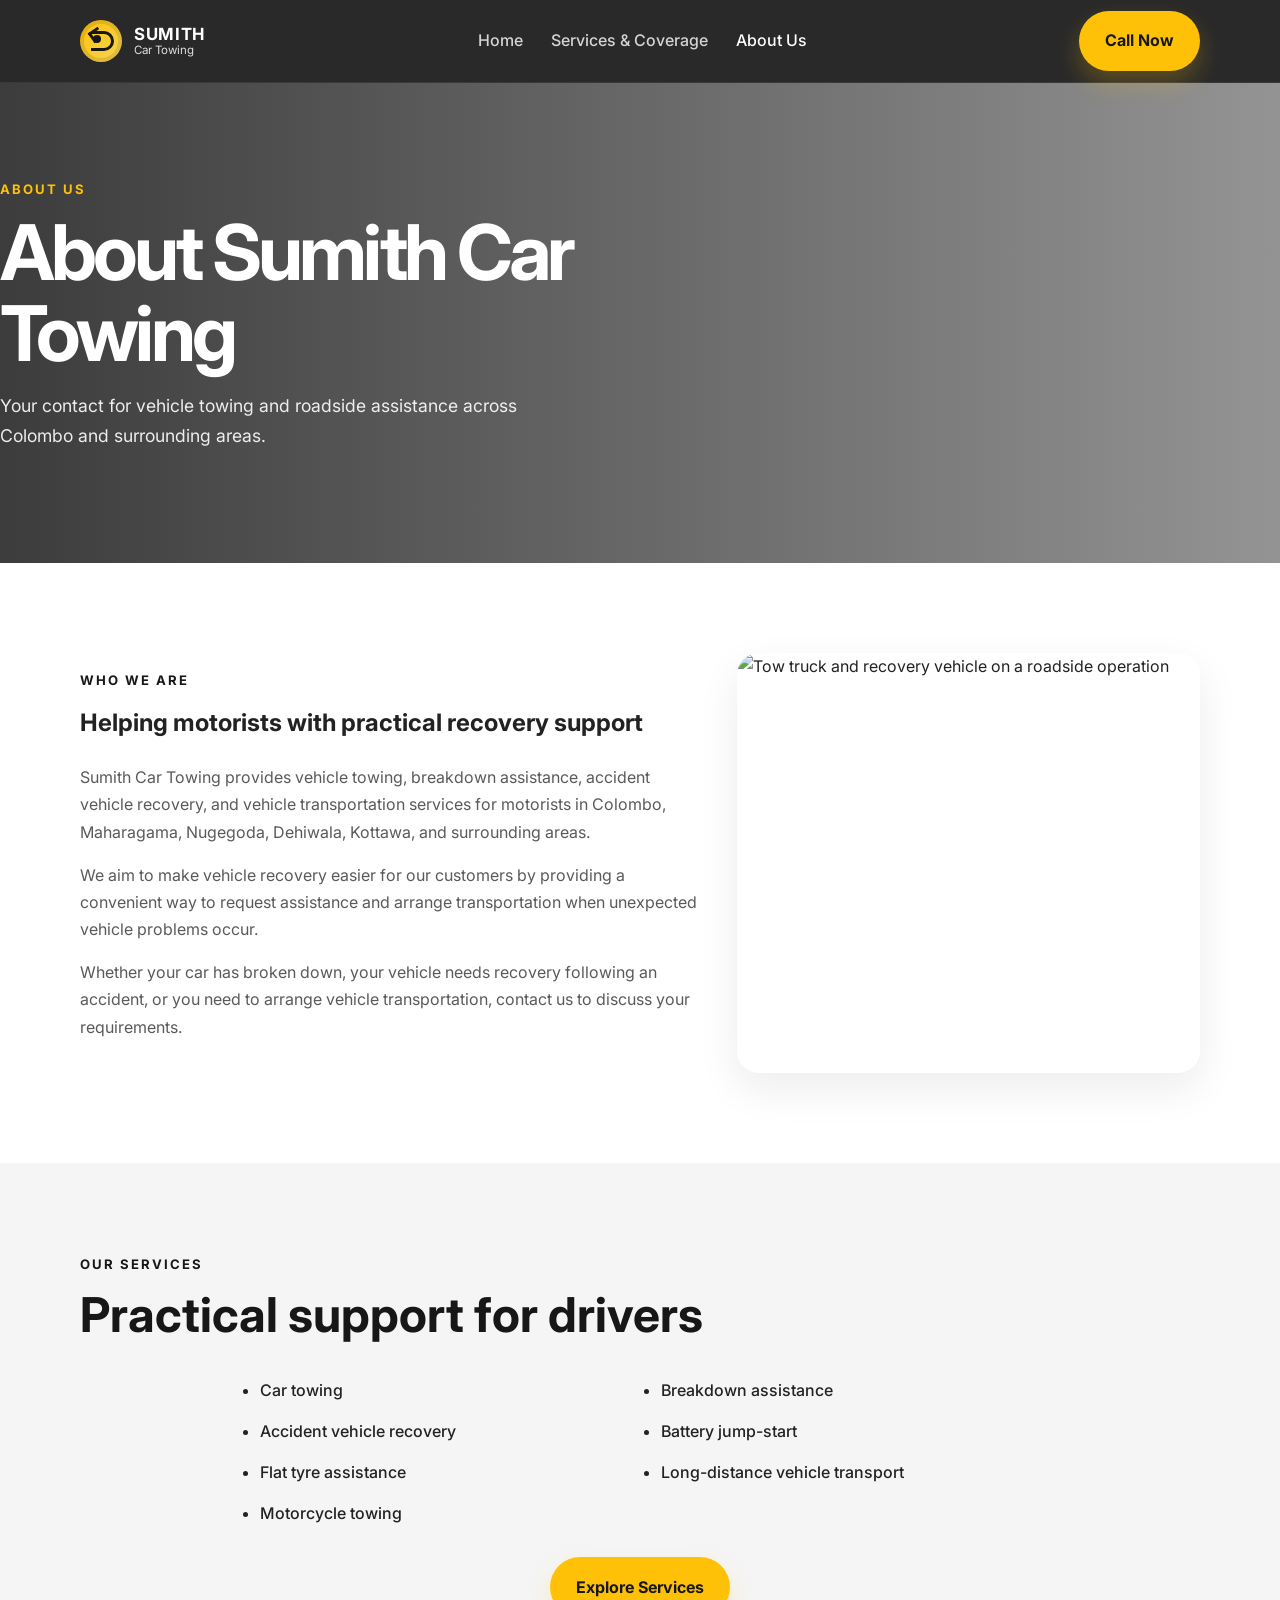
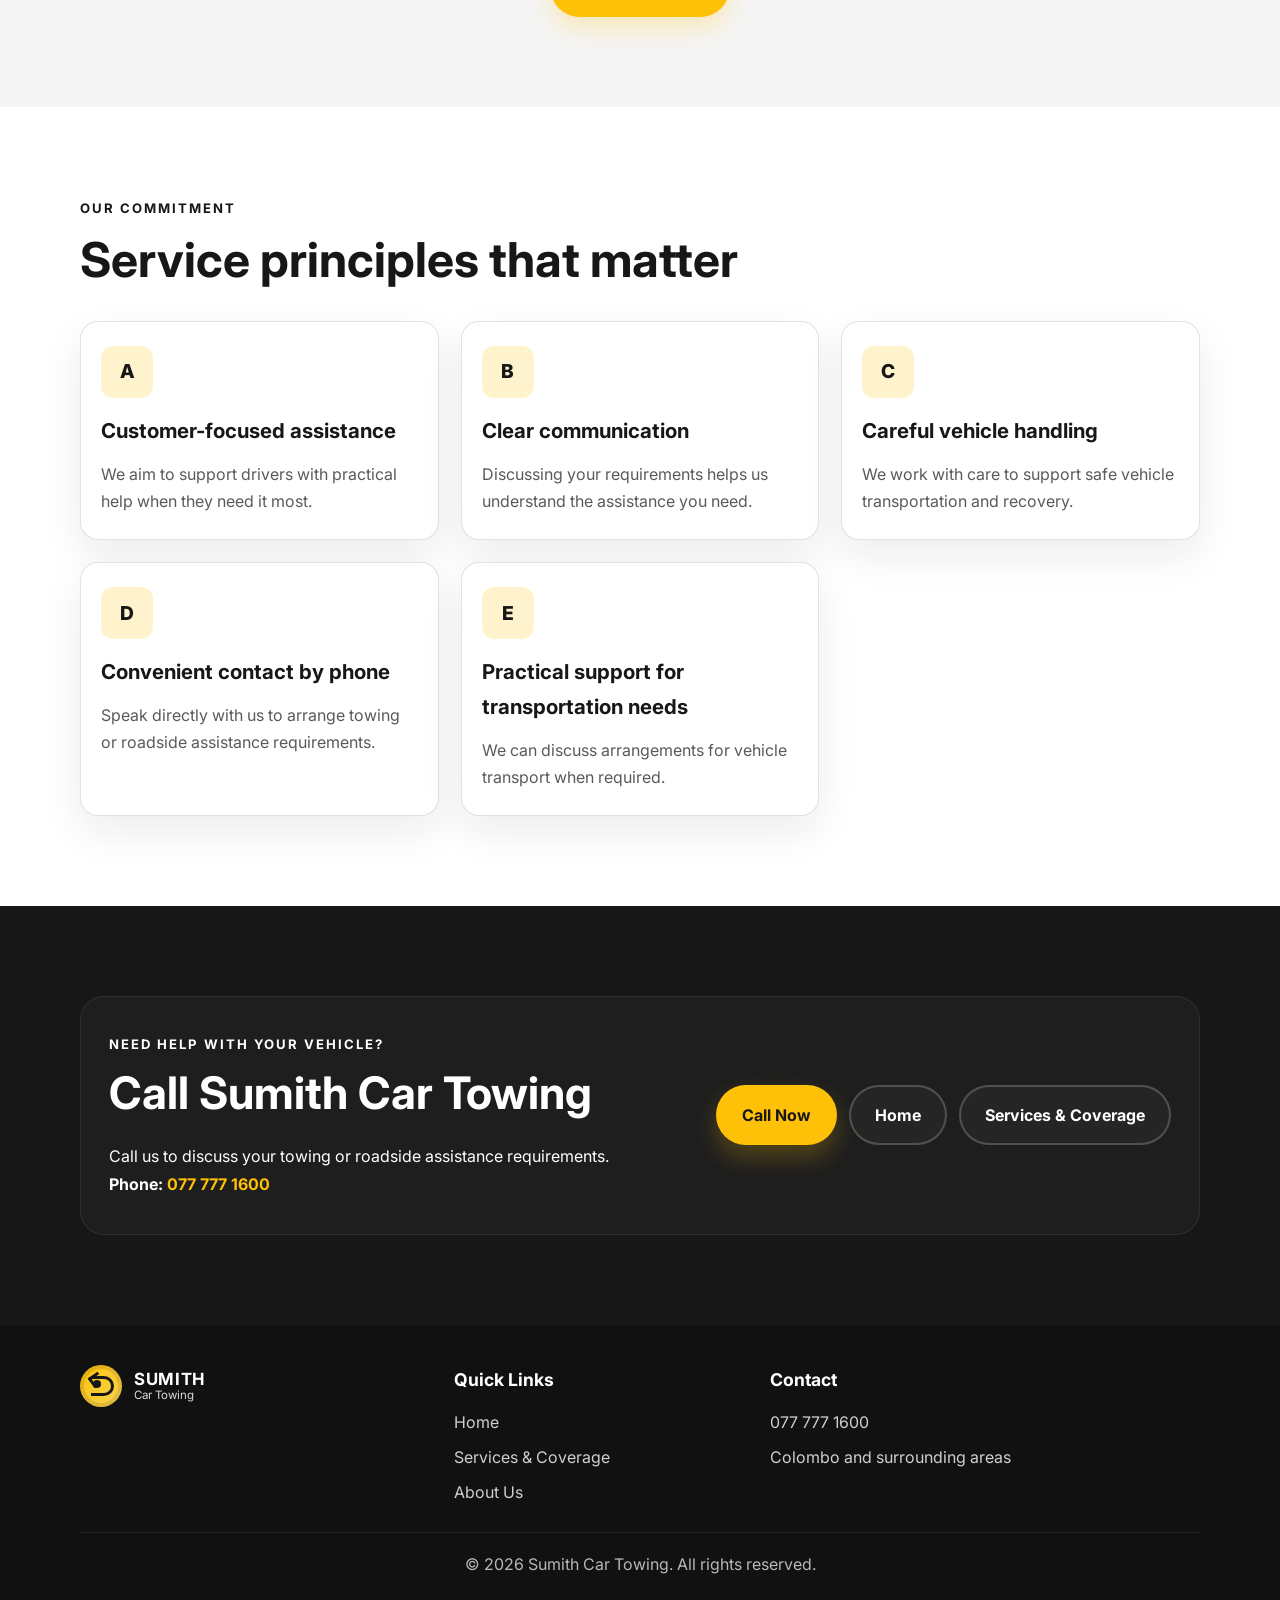
==== about.html @ ec26226b "V1 commit" ====
<!DOCTYPE html>
<html lang="en">
  <head>
    <meta charset="UTF-8" />
    <meta name="viewport" content="width=device-width, initial-scale=1.0" />
    <meta
      name="description"
      content="Learn more about Sumith Car Towing, including vehicle towing, breakdown assistance, accident recovery, and vehicle transportation support in Colombo and nearby areas."
    />
    <title>About Us | Sumith Car Towing</title>
    <link rel="preconnect" href="https://fonts.googleapis.com" />
    <link rel="preconnect" href="https://fonts.gstatic.com" crossorigin />
    <link
      href="https://fonts.googleapis.com/css2?family=Inter:wght@400;500;600;700;800;900&display=swap"
      rel="stylesheet"
    />
    <link rel="stylesheet" href="style.css" />
  </head>
  <body>
    <header class="site-header">
      <div class="container nav-wrap">
        <a href="index.html" class="brand" aria-label="Sumith Car Towing home page">
          <span class="brand-mark" aria-hidden="true">
            <span class="brand-hook"></span>
          </span>
          <span class="brand-text">
            <strong>Sumith</strong>
            <small>Car Towing</small>
          </span>
        </a>

        <nav class="main-nav" aria-label="Main navigation">
          <a href="index.html" class="nav-link">Home</a>
          <a href="services.html" class="nav-link">Services &amp; Coverage</a>
          <a href="about.html" class="nav-link active">About Us</a>
        </nav>

        <a href="tel:0777771600" class="btn btn-primary header-call">Call Now</a>
      </div>
    </header>

    <main>
      <section class="page-hero hero-about">
        <div class="hero-overlay"></div>
        <div class="container hero-content narrow">
          <div class="hero-copy">
            <p class="eyebrow">About us</p>
            <h1>About Sumith Car Towing</h1>
            <p class="lead">
              Your contact for vehicle towing and roadside assistance across Colombo and surrounding areas.
            </p>
          </div>
        </div>
      </section>

      <section class="section">
        <div class="container intro-layout">
          <div class="intro-copy">
            <p class="eyebrow dark">Who we are</p>
            <h2>Helping motorists with practical recovery support</h2>
            <p>
              Sumith Car Towing provides vehicle towing, breakdown assistance, accident vehicle recovery,
              and vehicle transportation services for motorists in Colombo, Maharagama, Nugegoda, Dehiwala,
              Kottawa, and surrounding areas.
            </p>
            <p>
              We aim to make vehicle recovery easier for our customers by providing a convenient way to request
              assistance and arrange transportation when unexpected vehicle problems occur.
            </p>
            <p>
              Whether your car has broken down, your vehicle needs recovery following an accident, or you need to
              arrange vehicle transportation, contact us to discuss your requirements.
            </p>
          </div>
          <div class="intro-image-wrap">
            <img src="https://images.unsplash.com/photo-1617814070307-2c9f7d7d9d3b?auto=format&fit=crop&w=1200&q=80" alt="Tow truck and recovery vehicle on a roadside operation" />
          </div>
        </div>
      </section>

      <section class="section alternate-section">
        <div class="container">
          <div class="section-heading">
            <p class="eyebrow dark">Our services</p>
            <h2>Practical support for drivers</h2>
          </div>

          <ul class="service-list">
            <li>Car towing</li>
            <li>Breakdown assistance</li>
            <li>Accident vehicle recovery</li>
            <li>Battery jump-start</li>
            <li>Flat tyre assistance</li>
            <li>Long-distance vehicle transport</li>
            <li>Motorcycle towing</li>
          </ul>

          <div class="button-row center">
            <a href="services.html" class="btn btn-primary">Explore Services</a>
          </div>
        </div>
      </section>

      <section class="section">
        <div class="container">
          <div class="section-heading">
            <p class="eyebrow dark">Our commitment</p>
            <h2>Service principles that matter</h2>
          </div>

          <div class="feature-grid commitment-grid">
            <div class="feature-item">
              <div class="feature-icon">A</div>
              <h3>Customer-focused assistance</h3>
              <p>We aim to support drivers with practical help when they need it most.</p>
            </div>
            <div class="feature-item">
              <div class="feature-icon">B</div>
              <h3>Clear communication</h3>
              <p>Discussing your requirements helps us understand the assistance you need.</p>
            </div>
            <div class="feature-item">
              <div class="feature-icon">C</div>
              <h3>Careful vehicle handling</h3>
              <p>We work with care to support safe vehicle transportation and recovery.</p>
            </div>
            <div class="feature-item">
              <div class="feature-icon">D</div>
              <h3>Convenient contact by phone</h3>
              <p>Speak directly with us to arrange towing or roadside assistance requirements.</p>
            </div>
            <div class="feature-item">
              <div class="feature-icon">E</div>
              <h3>Practical support for transportation needs</h3>
              <p>We can discuss arrangements for vehicle transport when required.</p>
            </div>
          </div>
        </div>
      </section>

      <section class="section contact-strip dark-contact">
        <div class="container contact-box">
          <div>
            <p class="eyebrow light">Need help with your vehicle?</p>
            <h2>Call Sumith Car Towing</h2>
            <p>Call us to discuss your towing or roadside assistance requirements.</p>
            <p class="contact-phone">Phone: <a href="tel:0777771600">077 777 1600</a></p>
          </div>
          <div class="contact-actions">
            <a href="tel:0777771600" class="btn btn-primary">Call Now</a>
            <a href="index.html" class="btn btn-secondary">Home</a>
            <a href="services.html" class="btn btn-secondary">Services &amp; Coverage</a>
          </div>
        </div>
      </section>
    </main>

    <footer class="site-footer">
      <div class="container footer-grid">
        <div>
          <a href="index.html" class="brand footer-brand" aria-label="Sumith Car Towing home page">
            <span class="brand-mark" aria-hidden="true">
              <span class="brand-hook"></span>
            </span>
            <span class="brand-text">
              <strong>Sumith</strong>
              <small>Car Towing</small>
            </span>
          </a>
        </div>

        <div>
          <h3>Quick Links</h3>
          <ul class="footer-links">
            <li><a href="index.html">Home</a></li>
            <li><a href="services.html">Services &amp; Coverage</a></li>
            <li><a href="about.html">About Us</a></li>
          </ul>
        </div>

        <div>
          <h3>Contact</h3>
          <ul class="footer-links contact-list">
            <li><a href="tel:0777771600">077 777 1600</a></li>
            <li>Colombo and surrounding areas</li>
          </ul>
        </div>
      </div>

      <div class="container footer-bottom">
        <p>© 2026 Sumith Car Towing. All rights reserved.</p>
      </div>
    </footer>
  </body>
</html>
---- style.css ----
:root {
  --primary: #171717;
  --secondary: #ffc107;
  --bg: #f5f5f5;
  --white: #ffffff;
  --text: #222222;
  --muted: #5a5a5a;
  --border: rgba(23, 23, 23, 0.12);
  --shadow: 0 16px 40px rgba(23, 23, 23, 0.08);
}

* {
  box-sizing: border-box;
}

html {
  scroll-behavior: smooth;
}

body {
  margin: 0;
  font-family: "Inter", Arial, sans-serif;
  color: var(--text);
  background: var(--white);
  line-height: 1.7;
}

a {
  color: inherit;
  text-decoration: none;
}

img {
  max-width: 100%;
  display: block;
}

p,
h1,
h2,
h3,
ul,
li {
  margin-top: 0;
}

.container {
  width: min(1120px, calc(100% - 32px));
  margin: 0 auto;
}

.section {
  padding: 90px 0;
}

.alternate-section {
  background: var(--bg);
}

.eyebrow {
  margin-bottom: 12px;
  font-size: 0.82rem;
  font-weight: 700;
  letter-spacing: 0.15em;
  text-transform: uppercase;
  color: var(--secondary);
}

.eyebrow.dark {
  color: var(--primary);
}

.eyebrow.light {
  color: #f9d865;
}

.section-heading {
  margin-bottom: 34px;
  max-width: 700px;
}

.section-heading h2 {
  margin-bottom: 0;
  font-size: clamp(2rem, 5vw, 3rem);
  line-height: 1.15;
  color: var(--primary);
}

.site-header {
  position: sticky;
  top: 0;
  z-index: 20;
  background: rgba(23, 23, 23, 0.92);
  backdrop-filter: blur(10px);
  border-bottom: 1px solid rgba(255, 255, 255, 0.08);
}

.nav-wrap {
  display: flex;
  align-items: center;
  justify-content: space-between;
  min-height: 82px;
  gap: 20px;
}

.brand {
  display: inline-flex;
  align-items: center;
  gap: 12px;
}

.brand-mark {
  position: relative;
  display: inline-flex;
  width: 42px;
  height: 42px;
  border-radius: 50%;
  background: linear-gradient(135deg, var(--secondary), #f6d454);
  box-shadow: inset 0 0 0 4px rgba(0, 0, 0, 0.1);
}

.brand-mark::before,
.brand-mark::after {
  content: "";
  position: absolute;
}

.brand-mark::before {
  width: 20px;
  height: 14px;
  left: 11px;
  top: 11px;
  border: 3px solid var(--primary);
  border-left-width: 0;
  border-radius: 0 12px 12px 0;
}

.brand-mark::after {
  width: 8px;
  height: 8px;
  left: 13px;
  top: 15px;
  border-radius: 50%;
  background: var(--primary);
}

.brand-hook {
  position: absolute;
  width: 12px;
  height: 12px;
  border: 3px solid var(--primary);
  border-bottom: 0;
  border-right: 0;
  left: 10px;
  top: 9px;
  transform: rotate(-35deg);
}

.brand-text {
  display: flex;
  flex-direction: column;
  color: var(--white);
  line-height: 1.1;
}

.brand-text strong {
  font-size: 1.05rem;
  letter-spacing: 0.04em;
  text-transform: uppercase;
}

.brand-text small {
  color: rgba(255, 255, 255, 0.85);
  font-size: 0.72rem;
}

.main-nav {
  display: flex;
  align-items: center;
  gap: 28px;
  flex-wrap: wrap;
  justify-content: center;
}

.nav-link {
  color: rgba(255, 255, 255, 0.8);
  font-weight: 500;
  transition: color 0.2s ease;
}

.nav-link:hover,
.nav-link:focus-visible,
.nav-link.active {
  color: var(--white);
}

.btn {
  display: inline-flex;
  align-items: center;
  justify-content: center;
  min-height: 48px;
  padding: 0.9rem 1.5rem;
  border-radius: 999px;
  font-weight: 700;
  border: 2px solid transparent;
  transition: transform 0.2s ease, background 0.2s ease, color 0.2s ease;
}

.btn:hover,
.btn:focus-visible {
  transform: translateY(-1px);
}

.btn-primary {
  background: var(--secondary);
  color: var(--primary);
  box-shadow: 0 12px 24px rgba(255, 193, 7, 0.24);
}

.btn-primary:hover,
.btn-primary:focus-visible {
  background: #ffd447;
}

.btn-secondary {
  background: rgba(255, 255, 255, 0.08);
  border-color: rgba(255, 255, 255, 0.45);
  color: var(--white);
}

.header-call {
  white-space: nowrap;
}

.hero {
  position: relative;
  min-height: 660px;
  display: flex;
  align-items: center;
  background-size: cover;
  background-position: center;
}

.hero-home {
  background-image: url("https://images.unsplash.com/photo-1605559424843-9e4c179364a3?auto=format&fit=crop&w=1800&q=80");
}

.hero-services {
  background-image: url("https://images.unsplash.com/photo-1503376780353-7e6692767b70?auto=format&fit=crop&w=1800&q=80");
}

.hero-about {
  background-image: url("https://images.unsplash.com/photo-1617814070307-2c9f7d7d9d3b?auto=format&fit=crop&w=1800&q=80");
}

.hero-overlay {
  position: absolute;
  inset: 0;
  background: linear-gradient(90deg, rgba(17, 17, 17, 0.82), rgba(17, 17, 17, 0.45));
}

.hero-content {
  position: relative;
  z-index: 1;
  width: 100%;
}

.hero-copy {
  max-width: 620px;
  color: var(--white);
}

.hero-copy h1 {
  margin-bottom: 16px;
  font-size: clamp(2.5rem, 6vw, 5rem);
  line-height: 1.06;
  letter-spacing: -0.05em;
}

.lead {
  max-width: 560px;
  font-size: 1.1rem;
  color: rgba(255, 255, 255, 0.9);
}

.hero-actions {
  display: flex;
  flex-wrap: wrap;
  gap: 14px;
  margin-top: 26px;
}

.card-grid {
  display: grid;
  gap: 24px;
}

.service-grid,
.service-detail-grid {
  grid-template-columns: repeat(3, minmax(0, 1fr));
}

.service-card,
.detail-card {
  overflow: hidden;
  background: var(--white);
  border-radius: 18px;
  box-shadow: var(--shadow);
  border: 1px solid var(--border);
}

.service-card img,
.detail-card img {
  width: 100%;
  height: 220px;
  object-fit: cover;
}

.card-body {
  padding: 22px 20px 24px;
}

.card-body h3 {
  margin-bottom: 10px;
  font-size: 1.4rem;
  line-height: 1.2;
  color: var(--primary);
}

.card-body p {
  margin-bottom: 0;
  color: var(--muted);
}

.button-row {
  display: flex;
  margin-top: 26px;
}

.center {
  justify-content: center;
}

.feature-grid {
  display: grid;
  grid-template-columns: repeat(3, minmax(0, 1fr));
  gap: 22px;
}

.feature-item {
  background: var(--white);
  border: 1px solid var(--border);
  border-radius: 18px;
  padding: 24px 20px;
  box-shadow: var(--shadow);
}

.feature-icon {
  display: inline-flex;
  align-items: center;
  justify-content: center;
  width: 52px;
  height: 52px;
  margin-bottom: 16px;
  border-radius: 12px;
  background: rgba(255, 193, 7, 0.2);
  color: var(--primary);
  font-size: 1.2rem;
  font-weight: 800;
}

.feature-item h3 {
  margin-bottom: 12px;
  font-size: 1.28rem;
  color: var(--primary);
}

.feature-item p {
  margin-bottom: 0;
  color: var(--muted);
}

.coverage-list {
  display: flex;
  flex-wrap: wrap;
  gap: 14px;
  margin: 30px 0 22px;
}

.coverage-list span,
.coverage-item {
  display: inline-flex;
  align-items: center;
  justify-content: center;
  min-height: 54px;
  padding: 0.8rem 1.2rem;
  background: var(--white);
  color: var(--primary);
  border: 1px solid var(--border);
  border-radius: 999px;
  box-shadow: 0 10px 20px rgba(23, 23, 23, 0.03);
  font-weight: 600;
}

.coverage-grid {
  display: grid;
  grid-template-columns: repeat(3, minmax(0, 1fr));
  gap: 18px;
  margin: 30px 0 26px;
}

.coverage-note {
  max-width: 750px;
  margin: 0 auto;
  color: var(--muted);
  text-align: center;
}

.emergency-cta {
  background: var(--primary);
}

.emergency-box {
  display: flex;
  align-items: center;
  justify-content: space-between;
  gap: 28px;
  background: linear-gradient(135deg, rgba(255, 193, 7, 0.12), rgba(255, 255, 255, 0.02));
  border: 1px solid rgba(255, 255, 255, 0.08);
  border-radius: 28px;
  padding: 38px 30px;
  color: var(--white);
}

.emergency-box h2 {
  margin-bottom: 8px;
  font-size: clamp(2rem, 5vw, 3rem);
  line-height: 1.1;
}

.emergency-box p {
  margin-bottom: 0;
  color: rgba(255, 255, 255, 0.82);
}

.phone-number {
  display: inline-block;
  font-size: clamp(1.7rem, 3vw, 2.8rem);
  font-weight: 800;
  color: var(--secondary);
}

.site-footer {
  background: #111111;
  color: rgba(255, 255, 255, 0.85);
  padding-top: 40px;
}

.footer-grid {
  display: grid;
  grid-template-columns: 1.2fr 1fr 1.5fr;
  gap: 30px;
  padding-bottom: 26px;
}

.footer-brand {
  margin-bottom: 18px;
}

.site-footer h3 {
  margin-bottom: 14px;
  color: var(--white);
  font-size: 1.1rem;
}

.footer-links {
  list-style: none;
  padding: 0;
  margin: 0;
  display: grid;
  gap: 8px;
}

.footer-links a,
.footer-links li {
  color: rgba(255, 255, 255, 0.8);
}

.contact-list li {
  color: rgba(255, 255, 255, 0.8);
}

.footer-bottom {
  border-top: 1px solid rgba(255, 255, 255, 0.08);
  padding: 18px 0 30px;
  text-align: center;
}

.footer-bottom p {
  margin: 0;
  color: rgba(255, 255, 255, 0.7);
}

.page-hero {
  position: relative;
  min-height: 480px;
  display: flex;
  align-items: center;
  background-size: cover;
  background-position: center;
}

.page-hero .hero-copy {
  max-width: 780px;
}

.hero-services .lead,
.hero-about .lead {
  color: rgba(255, 255, 255, 0.9);
}

.contact-strip {
  background: #f8f8f8;
}

.contact-box {
  display: flex;
  align-items: center;
  justify-content: space-between;
  gap: 26px;
  background: var(--white);
  border: 1px solid var(--border);
  border-radius: 24px;
  padding: 36px 28px;
  box-shadow: var(--shadow);
}

.contact-box h2 {
  margin-bottom: 12px;
  color: var(--primary);
  font-size: clamp(2rem, 4vw, 2.8rem);
}

.contact-box p {
  margin-bottom: 0;
  color: var(--muted);
}

.contact-phone,
.contact-inline {
  color: var(--primary);
  font-weight: 700;
}

.contact-actions {
  display: flex;
  flex-wrap: wrap;
  gap: 12px;
}

.inline-link {
  display: inline-block;
  margin-top: 18px;
  color: var(--primary);
  font-weight: 700;
}

.text-link {
  color: var(--primary);
  font-weight: 700;
  text-decoration: underline;
}

.intro-layout {
  display: grid;
  grid-template-columns: 1.15fr 0.85fr;
  gap: 30px;
  align-items: center;
}

.intro-copy {
  max-width: 620px;
}

.intro-copy p {
  color: var(--muted);
}

.intro-image-wrap img {
  width: 100%;
  min-height: 420px;
  object-fit: cover;
  border-radius: 22px;
  box-shadow: var(--shadow);
}

.service-list {
  display: grid;
  grid-template-columns: repeat(2, minmax(0, 1fr));
  gap: 14px 22px;
  margin: 0 auto 30px;
  padding-left: 20px;
  color: var(--text);
  max-width: 800px;
}

.service-list li {
  font-weight: 500;
}

.dark-contact {
  background: var(--primary);
}

.dark-contact .contact-box {
  background: rgba(255, 255, 255, 0.03);
  border-color: rgba(255, 255, 255, 0.08);
  box-shadow: none;
}

.dark-contact .contact-box h2,
.dark-contact .contact-box p,
.dark-contact .contact-phone,
.dark-contact .contact-phone a {
  color: var(--white);
}

.dark-contact .contact-box .contact-phone a {
  color: var(--secondary);
}

.dark-contact .contact-box .btn-secondary {
  background: rgba(255, 255, 255, 0.03);
  border-color: rgba(255, 255, 255, 0.2);
}

:focus-visible {
  outline: 3px solid rgba(255, 193, 7, 0.85);
  outline-offset: 3px;
}

@media (max-width: 960px) {
  .service-grid,
  .service-detail-grid,
  .feature-grid,
  .coverage-grid,
  .footer-grid,
  .intro-layout {
    grid-template-columns: repeat(2, minmax(0, 1fr));
  }

  .nav-wrap {
    flex-wrap: wrap;
    justify-content: center;
    padding: 14px 0;
  }

  .main-nav {
    order: 3;
    width: 100%;
  }

  .emergency-box,
  .contact-box {
    flex-direction: column;
    align-items: flex-start;
  }
}

@media (max-width: 680px) {
  .section {
    padding: 72px 0;
  }

  .service-grid,
  .service-detail-grid,
  .feature-grid,
  .coverage-grid,
  .footer-grid,
  .intro-layout,
  .service-list {
    grid-template-columns: 1fr;
  }

  .main-nav {
    gap: 12px 18px;
  }

  .nav-link {
    font-size: 0.95rem;
  }

  .btn {
    width: 100%;
  }

  .hero {
    min-height: 560px;
  }

  .hero-copy h1 {
    font-size: clamp(2.2rem, 11vw, 3.4rem);
  }

  .hero-actions,
  .contact-actions {
    flex-direction: column;
    align-items: stretch;
  }

  .site-header {
    position: static;
  }

  .header-call {
    width: auto;
  }
}
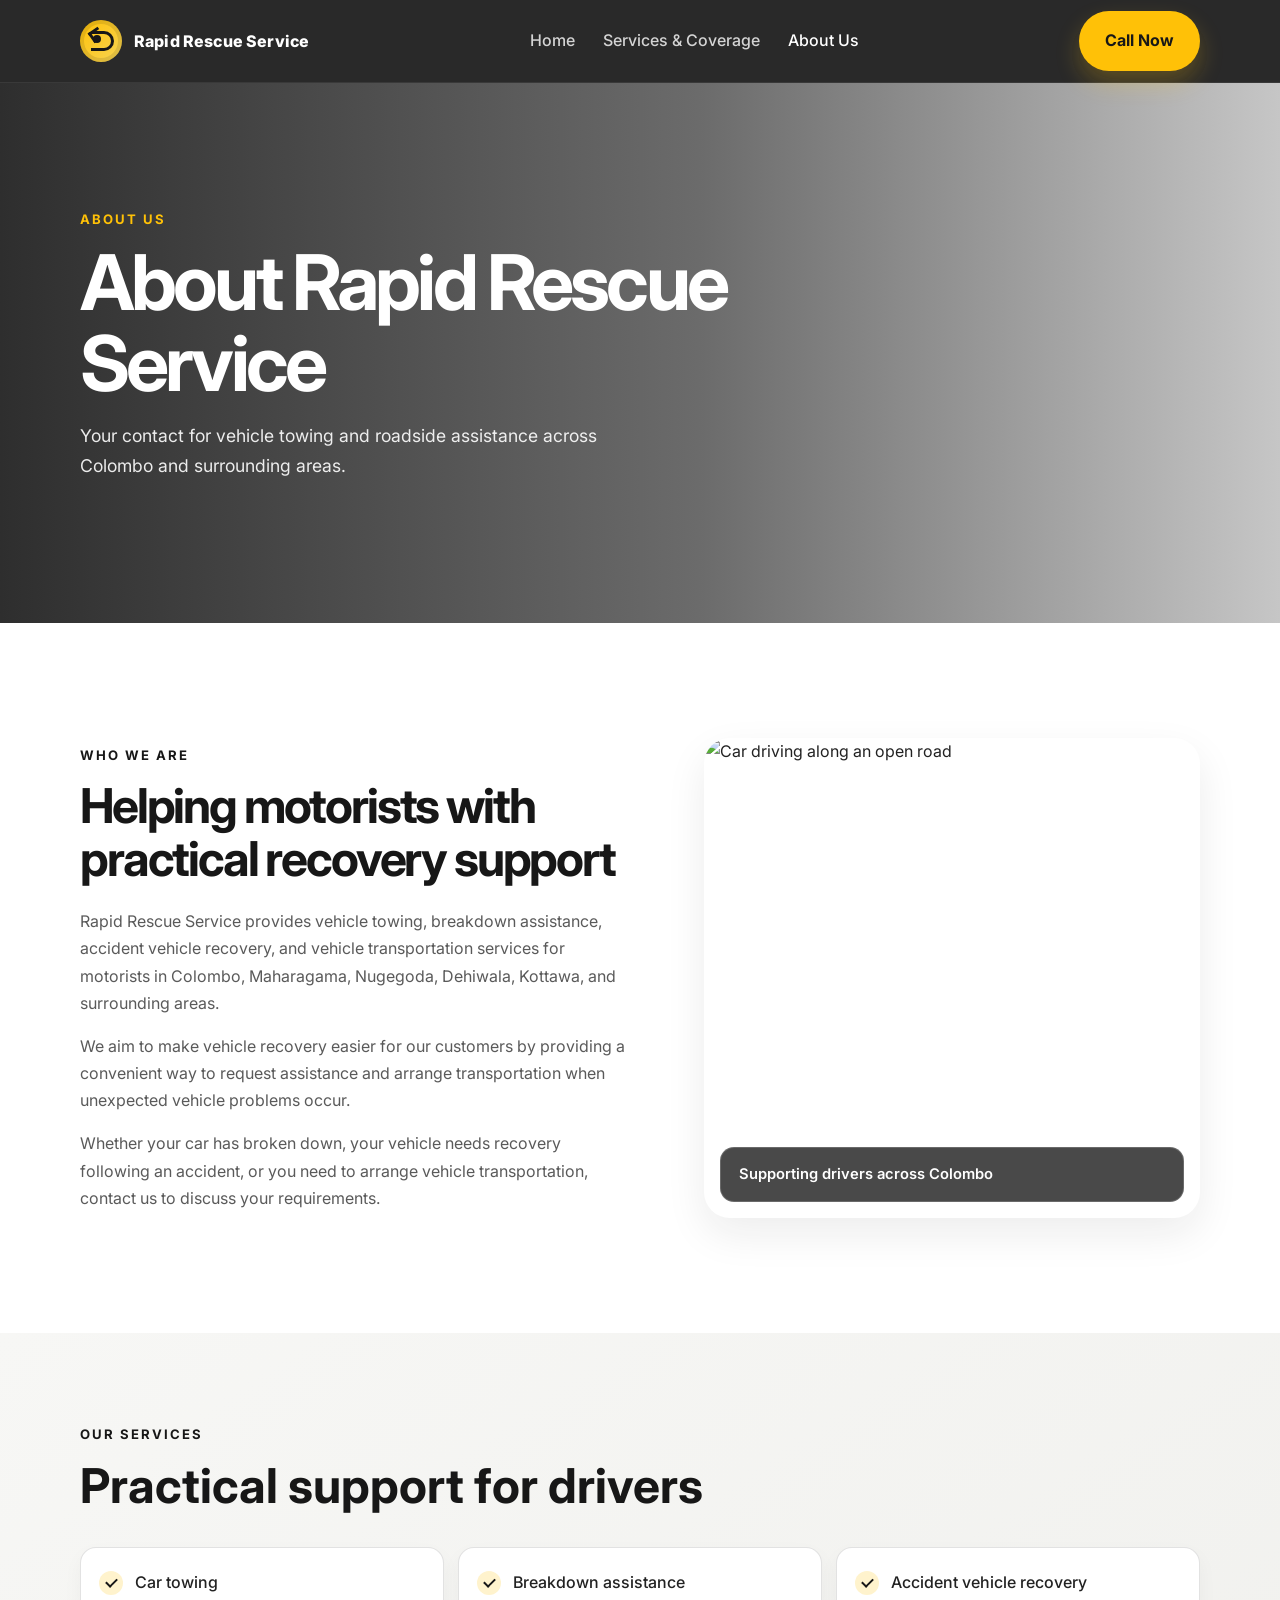
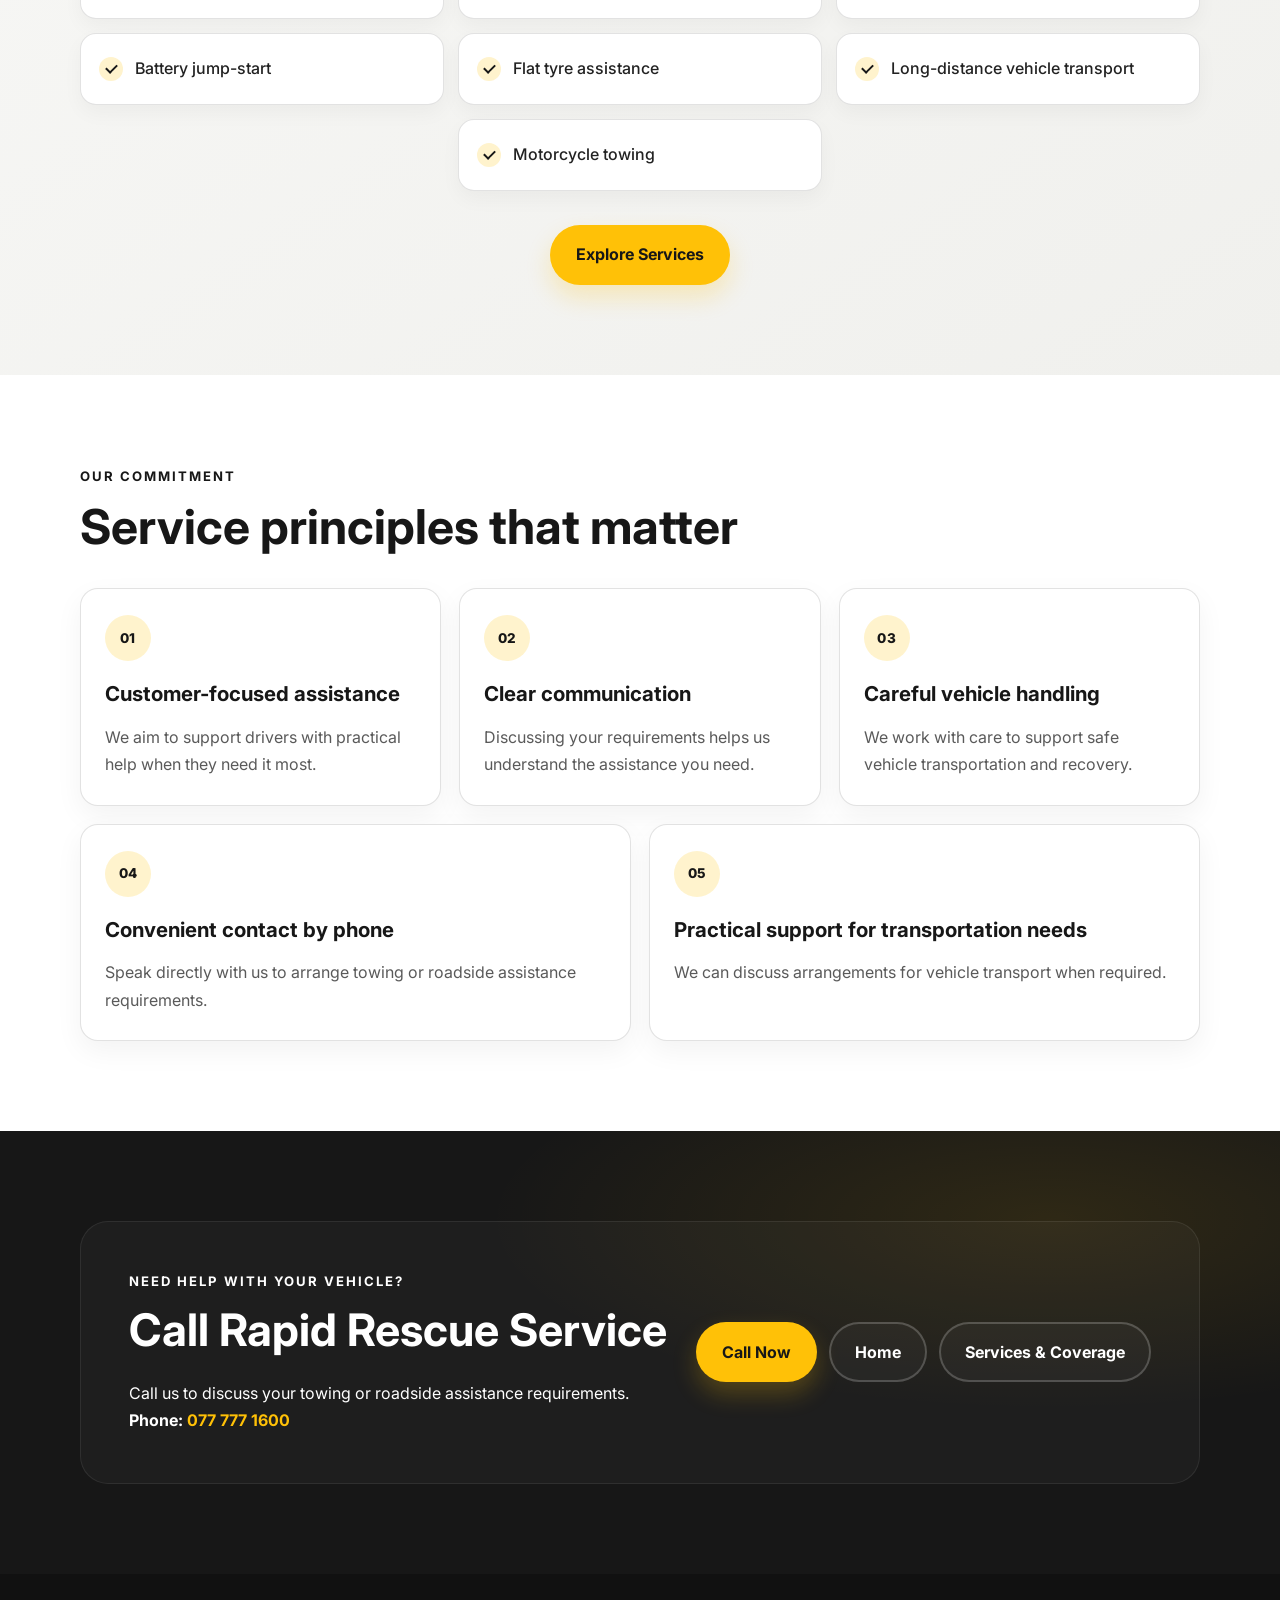
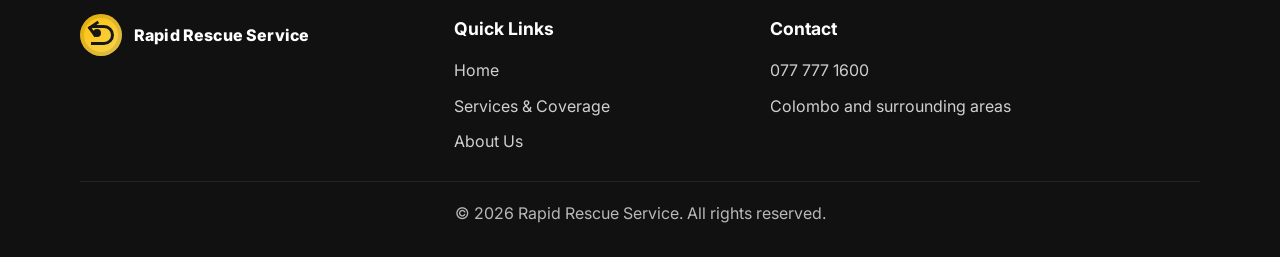
==== commit f2c4f3a7: "V2 commit, name changed as Rapid Rescue Service" ====
--- a/about.html
+++ b/about.html
@@ -5,9 +5,9 @@
     <meta name="viewport" content="width=device-width, initial-scale=1.0" />
     <meta
       name="description"
-      content="Learn more about Sumith Car Towing, including vehicle towing, breakdown assistance, accident recovery, and vehicle transportation support in Colombo and nearby areas."
+      content="Learn more about Rapid Rescue Service, including vehicle towing, breakdown assistance, accident recovery, and vehicle transportation support in Colombo and nearby areas."
     />
-    <title>About Us | Sumith Car Towing</title>
+    <title>About Us | Rapid Rescue Service</title>
     <link rel="preconnect" href="https://fonts.googleapis.com" />
     <link rel="preconnect" href="https://fonts.gstatic.com" crossorigin />
     <link
@@ -19,13 +19,12 @@
   <body>
     <header class="site-header">
       <div class="container nav-wrap">
-        <a href="index.html" class="brand" aria-label="Sumith Car Towing home page">
+        <a href="index.html" class="brand" aria-label="Rapid Rescue Service home page">
           <span class="brand-mark" aria-hidden="true">
             <span class="brand-hook"></span>
           </span>
           <span class="brand-text">
-            <strong>Sumith</strong>
-            <small>Car Towing</small>
+            <strong>Rapid Rescue Service</strong>
           </span>
         </a>
 
@@ -45,7 +44,7 @@
         <div class="container hero-content narrow">
           <div class="hero-copy">
             <p class="eyebrow">About us</p>
-            <h1>About Sumith Car Towing</h1>
+            <h1>About Rapid Rescue Service</h1>
             <p class="lead">
               Your contact for vehicle towing and roadside assistance across Colombo and surrounding areas.
             </p>
@@ -53,13 +52,13 @@
         </div>
       </section>
 
-      <section class="section">
+      <section class="section about-intro">
         <div class="container intro-layout">
           <div class="intro-copy">
             <p class="eyebrow dark">Who we are</p>
             <h2>Helping motorists with practical recovery support</h2>
             <p>
-              Sumith Car Towing provides vehicle towing, breakdown assistance, accident vehicle recovery,
+              Rapid Rescue Service provides vehicle towing, breakdown assistance, accident vehicle recovery,
               and vehicle transportation services for motorists in Colombo, Maharagama, Nugegoda, Dehiwala,
               Kottawa, and surrounding areas.
             </p>
@@ -72,13 +71,14 @@
               arrange vehicle transportation, contact us to discuss your requirements.
             </p>
           </div>
-          <div class="intro-image-wrap">
-            <img src="https://images.unsplash.com/photo-1617814070307-2c9f7d7d9d3b?auto=format&fit=crop&w=1200&q=80" alt="Tow truck and recovery vehicle on a roadside operation" />
-          </div>
+          <figure class="intro-image-wrap">
+            <img src="https://images.unsplash.com/photo-1533473359331-0135ef1b58bf?auto=format&fit=crop&w=1200&q=80" alt="Car driving along an open road" />
+            <figcaption class="about-photo-caption">Supporting drivers across Colombo</figcaption>
+          </figure>
         </div>
       </section>
 
-      <section class="section alternate-section">
+      <section class="section alternate-section about-services">
         <div class="container">
           <div class="section-heading">
             <p class="eyebrow dark">Our services</p>
@@ -101,7 +101,7 @@
         </div>
       </section>
 
-      <section class="section">
+      <section class="section about-commitment">
         <div class="container">
           <div class="section-heading">
             <p class="eyebrow dark">Our commitment</p>
@@ -110,27 +110,27 @@
 
           <div class="feature-grid commitment-grid">
             <div class="feature-item">
-              <div class="feature-icon">A</div>
+              <div class="feature-icon">01</div>
               <h3>Customer-focused assistance</h3>
               <p>We aim to support drivers with practical help when they need it most.</p>
             </div>
             <div class="feature-item">
-              <div class="feature-icon">B</div>
+              <div class="feature-icon">02</div>
               <h3>Clear communication</h3>
               <p>Discussing your requirements helps us understand the assistance you need.</p>
             </div>
             <div class="feature-item">
-              <div class="feature-icon">C</div>
+              <div class="feature-icon">03</div>
               <h3>Careful vehicle handling</h3>
               <p>We work with care to support safe vehicle transportation and recovery.</p>
             </div>
             <div class="feature-item">
-              <div class="feature-icon">D</div>
+              <div class="feature-icon">04</div>
               <h3>Convenient contact by phone</h3>
               <p>Speak directly with us to arrange towing or roadside assistance requirements.</p>
             </div>
             <div class="feature-item">
-              <div class="feature-icon">E</div>
+              <div class="feature-icon">05</div>
               <h3>Practical support for transportation needs</h3>
               <p>We can discuss arrangements for vehicle transport when required.</p>
             </div>
@@ -138,11 +138,11 @@
         </div>
       </section>
 
-      <section class="section contact-strip dark-contact">
+      <section class="section contact-strip dark-contact about-cta">
         <div class="container contact-box">
           <div>
             <p class="eyebrow light">Need help with your vehicle?</p>
-            <h2>Call Sumith Car Towing</h2>
+            <h2>Call Rapid Rescue Service</h2>
             <p>Call us to discuss your towing or roadside assistance requirements.</p>
             <p class="contact-phone">Phone: <a href="tel:0777771600">077 777 1600</a></p>
           </div>
@@ -158,13 +158,12 @@
     <footer class="site-footer">
       <div class="container footer-grid">
         <div>
-          <a href="index.html" class="brand footer-brand" aria-label="Sumith Car Towing home page">
+          <a href="index.html" class="brand footer-brand" aria-label="Rapid Rescue Service home page">
             <span class="brand-mark" aria-hidden="true">
               <span class="brand-hook"></span>
             </span>
             <span class="brand-text">
-              <strong>Sumith</strong>
-              <small>Car Towing</small>
+              <strong>Rapid Rescue Service</strong>
             </span>
           </a>
         </div>
@@ -188,7 +187,7 @@
       </div>
 
       <div class="container footer-bottom">
-        <p>© 2026 Sumith Car Towing. All rights reserved.</p>
+        <p>© 2026 Rapid Rescue Service. All rights reserved.</p>
       </div>
     </footer>
   </body>
--- a/style.css
+++ b/style.css
@@ -157,21 +157,16 @@
 }
 
 .brand-text {
-  display: flex;
-  flex-direction: column;
+  display: block;
   color: var(--white);
-  line-height: 1.1;
+  line-height: 1;
 }
 
 .brand-text strong {
-  font-size: 1.05rem;
-  letter-spacing: 0.04em;
-  text-transform: uppercase;
-}
-
-.brand-text small {
-  color: rgba(255, 255, 255, 0.85);
-  font-size: 0.72rem;
+  font-size: 1rem;
+  font-weight: 800;
+  letter-spacing: 0.01em;
+  white-space: nowrap;
 }
 
 .main-nav {
@@ -242,15 +237,20 @@
 }
 
 .hero-home {
-  background-image: url("https://images.unsplash.com/photo-1605559424843-9e4c179364a3?auto=format&fit=crop&w=1800&q=80");
+  background-image: url("https://images.unsplash.com/photo-1503376780353-7e6692767b70?auto=format&fit=crop&w=2000&q=85");
+  background-position: center 56%;
+}
+
+.hero-home .hero-overlay {
+  background: linear-gradient(90deg, rgba(13, 15, 18, 0.88) 0%, rgba(13, 15, 18, 0.7) 42%, rgba(13, 15, 18, 0.2) 100%);
 }
 
 .hero-services {
-  background-image: url("https://images.unsplash.com/photo-1503376780353-7e6692767b70?auto=format&fit=crop&w=1800&q=80");
+  background-image: url("https://thumb.wikimedia.org/wikipedia/commons/thumb/a/af/Flatbed_tow_trucks_in_Germany_Towing_Tow_trucks_in_Germany_01.jpg/1280px-Flatbed_tow_trucks_in_Germany_Towing_Tow_trucks_in_Germany_01.jpg");
 }
 
 .hero-about {
-  background-image: url("https://images.unsplash.com/photo-1617814070307-2c9f7d7d9d3b?auto=format&fit=crop&w=1800&q=80");
+  background-image: url("https://images.unsplash.com/photo-1552519507-da3b142c6e3d?auto=format&fit=crop&w=1800&q=80");
 }
 
 .hero-overlay {
@@ -262,7 +262,6 @@
 .hero-content {
   position: relative;
   z-index: 1;
-  width: 100%;
 }
 
 .hero-copy {
@@ -298,6 +297,10 @@
 .service-grid,
 .service-detail-grid {
   grid-template-columns: repeat(3, minmax(0, 1fr));
+}
+
+.service-detail-grid .detail-card:last-child:nth-child(3n + 1) {
+  grid-column: 2;
 }
 
 .service-card,
@@ -316,6 +319,52 @@
   object-fit: cover;
 }
 
+.service-photo {
+  margin: 0;
+  background: #f3f3f1;
+}
+
+.image-credits {
+  margin-top: 28px;
+  padding-top: 16px;
+  border-top: 1px solid var(--border);
+  color: var(--muted);
+}
+
+.image-credits h3 {
+  margin-bottom: 10px;
+  color: var(--muted);
+  font-size: 0.78rem;
+  font-weight: 600;
+}
+
+.image-credits ul {
+  display: grid;
+  grid-template-columns: repeat(3, minmax(0, 1fr));
+  gap: 8px 18px;
+  margin: 0;
+  padding: 0;
+  list-style: none;
+}
+
+.image-credits li {
+  font-size: 0.72rem;
+  line-height: 1.5;
+}
+
+.image-credits a {
+  color: inherit;
+  text-decoration: underline;
+  text-decoration-color: rgba(23, 23, 23, 0.25);
+  text-underline-offset: 2px;
+}
+
+.image-credits a:hover,
+.image-credits a:focus-visible {
+  color: var(--primary);
+  text-decoration-color: currentColor;
+}
+
 .card-body {
   padding: 22px 20px 24px;
 }
@@ -510,6 +559,15 @@
   background-position: center;
 }
 
+.hero-about {
+  min-height: 540px;
+  background-position: center;
+}
+
+.hero-about .hero-overlay {
+  background: linear-gradient(90deg, rgba(17, 17, 17, 0.88), rgba(17, 17, 17, 0.62) 55%, rgba(17, 17, 17, 0.24));
+}
+
 .page-hero .hero-copy {
   max-width: 780px;
 }
@@ -592,6 +650,54 @@
   object-fit: cover;
   border-radius: 22px;
   box-shadow: var(--shadow);
+}
+
+.about-intro {
+  padding-block: clamp(76px, 9vw, 120px);
+}
+
+.about-intro .intro-layout {
+  grid-template-columns: 1.05fr 0.95fr;
+  gap: clamp(36px, 6vw, 76px);
+}
+
+.about-intro .intro-copy h2 {
+  margin-bottom: 22px;
+  font-size: clamp(2rem, 4vw, 3rem);
+  line-height: 1.12;
+  letter-spacing: -0.045em;
+  color: var(--primary);
+}
+
+.about-intro .intro-copy p:last-child {
+  margin-bottom: 0;
+}
+
+.about-intro .intro-image-wrap {
+  position: relative;
+  margin: 0;
+}
+
+.about-intro .intro-image-wrap img {
+  height: 480px;
+  min-height: 0;
+  border-radius: 26px;
+  object-fit: cover;
+}
+
+.about-photo-caption {
+  position: absolute;
+  right: 16px;
+  bottom: 16px;
+  left: 16px;
+  padding: 14px 18px;
+  border: 1px solid rgba(255, 255, 255, 0.18);
+  border-radius: 14px;
+  background: rgba(23, 23, 23, 0.78);
+  color: var(--white);
+  font-size: 0.92rem;
+  font-weight: 600;
+  backdrop-filter: blur(10px);
 }
 
 .service-list {
@@ -604,12 +710,104 @@
   max-width: 800px;
 }
 
+.about-services {
+  background: linear-gradient(145deg, #f7f7f5, #f0f0ed);
+}
+
+.about-services .service-list {
+  grid-template-columns: repeat(3, minmax(0, 1fr));
+  gap: 14px;
+  max-width: none;
+  margin: 0 0 30px;
+  padding: 0;
+  list-style: none;
+}
+
 .service-list li {
+  position: relative;
+  display: flex;
+  align-items: center;
+  min-height: 72px;
+  padding: 16px 18px 16px 54px;
+  border: 1px solid var(--border);
+  border-radius: 16px;
+  background: var(--white);
+  box-shadow: 0 8px 20px rgba(23, 23, 23, 0.04);
   font-weight: 500;
+}
+
+.about-services .service-list li::before {
+  content: "";
+  position: absolute;
+  left: 18px;
+  display: grid;
+  width: 24px;
+  height: 24px;
+  place-items: center;
+  border-radius: 50%;
+  background: rgba(255, 193, 7, 0.2);
+}
+
+.about-services .service-list li::after {
+  content: "";
+  position: absolute;
+  left: 27px;
+  width: 5px;
+  height: 9px;
+  border-right: 2px solid var(--primary);
+  border-bottom: 2px solid var(--primary);
+  transform: translateY(-1px) rotate(45deg);
+}
+
+.about-services .service-list li:last-child:nth-child(3n + 1) {
+  grid-column: 2;
+}
+
+.about-services .service-list li::before,
+.about-services .service-list li::after {
+  pointer-events: none;
+}
+
+.about-services .button-row {
+  margin-top: 34px;
+}
+
+.about-commitment .feature-grid {
+  grid-template-columns: repeat(6, minmax(0, 1fr));
+  gap: 18px;
+}
+
+.about-commitment .feature-item {
+  grid-column: span 2;
+  padding: 26px 24px;
+  border-radius: 18px;
+  box-shadow: 0 10px 28px rgba(23, 23, 23, 0.05);
+}
+
+.about-commitment .feature-item:nth-child(4),
+.about-commitment .feature-item:nth-child(5) {
+  grid-column: span 3;
+}
+
+.about-commitment .feature-icon {
+  width: 46px;
+  height: 46px;
+  border-radius: 50%;
+  font-size: 0.84rem;
+  letter-spacing: 0.02em;
 }
 
 .dark-contact {
   background: var(--primary);
+}
+
+.about-cta {
+  background: radial-gradient(ellipse at 82% 20%, rgba(255, 193, 7, 0.1), transparent 38%), var(--primary);
+}
+
+.about-cta .contact-box {
+  border-radius: 28px;
+  padding: clamp(28px, 5vw, 48px);
 }
 
 .dark-contact .contact-box {
@@ -660,6 +858,26 @@
     width: 100%;
   }
 
+  .about-services .service-list {
+    grid-template-columns: repeat(2, minmax(0, 1fr));
+  }
+
+  .image-credits ul {
+    grid-template-columns: repeat(2, minmax(0, 1fr));
+  }
+
+  .about-services .service-list li:last-child:nth-child(3n + 1) {
+    grid-column: 1 / -1;
+    justify-self: center;
+    width: calc(50% - 7px);
+  }
+
+  .service-detail-grid .detail-card:last-child:nth-child(2n + 1) {
+    grid-column: 1 / -1;
+    justify-self: center;
+    width: calc(50% - 12px);
+  }
+
   .emergency-box,
   .contact-box {
     flex-direction: column;
@@ -698,6 +916,10 @@
     min-height: 560px;
   }
 
+  .hero-home {
+    background-position: 58% center;
+  }
+
   .hero-copy h1 {
     font-size: clamp(2.2rem, 11vw, 3.4rem);
   }
@@ -715,4 +937,28 @@
   .header-call {
     width: auto;
   }
-}
+
+  .about-intro .intro-image-wrap img {
+    height: 360px;
+  }
+
+  .about-services .service-list,
+  .about-commitment .feature-grid,
+  .image-credits ul {
+    grid-template-columns: 1fr;
+  }
+
+  .about-services .service-list li:last-child:nth-child(3n + 1) {
+    grid-column: auto;
+    width: 100%;
+  }
+
+  .service-detail-grid .detail-card:last-child:nth-child(2n + 1) {
+    grid-column: auto;
+    width: 100%;
+  }
+
+  .about-commitment .feature-item:nth-child(n) {
+    grid-column: auto;
+  }
+}
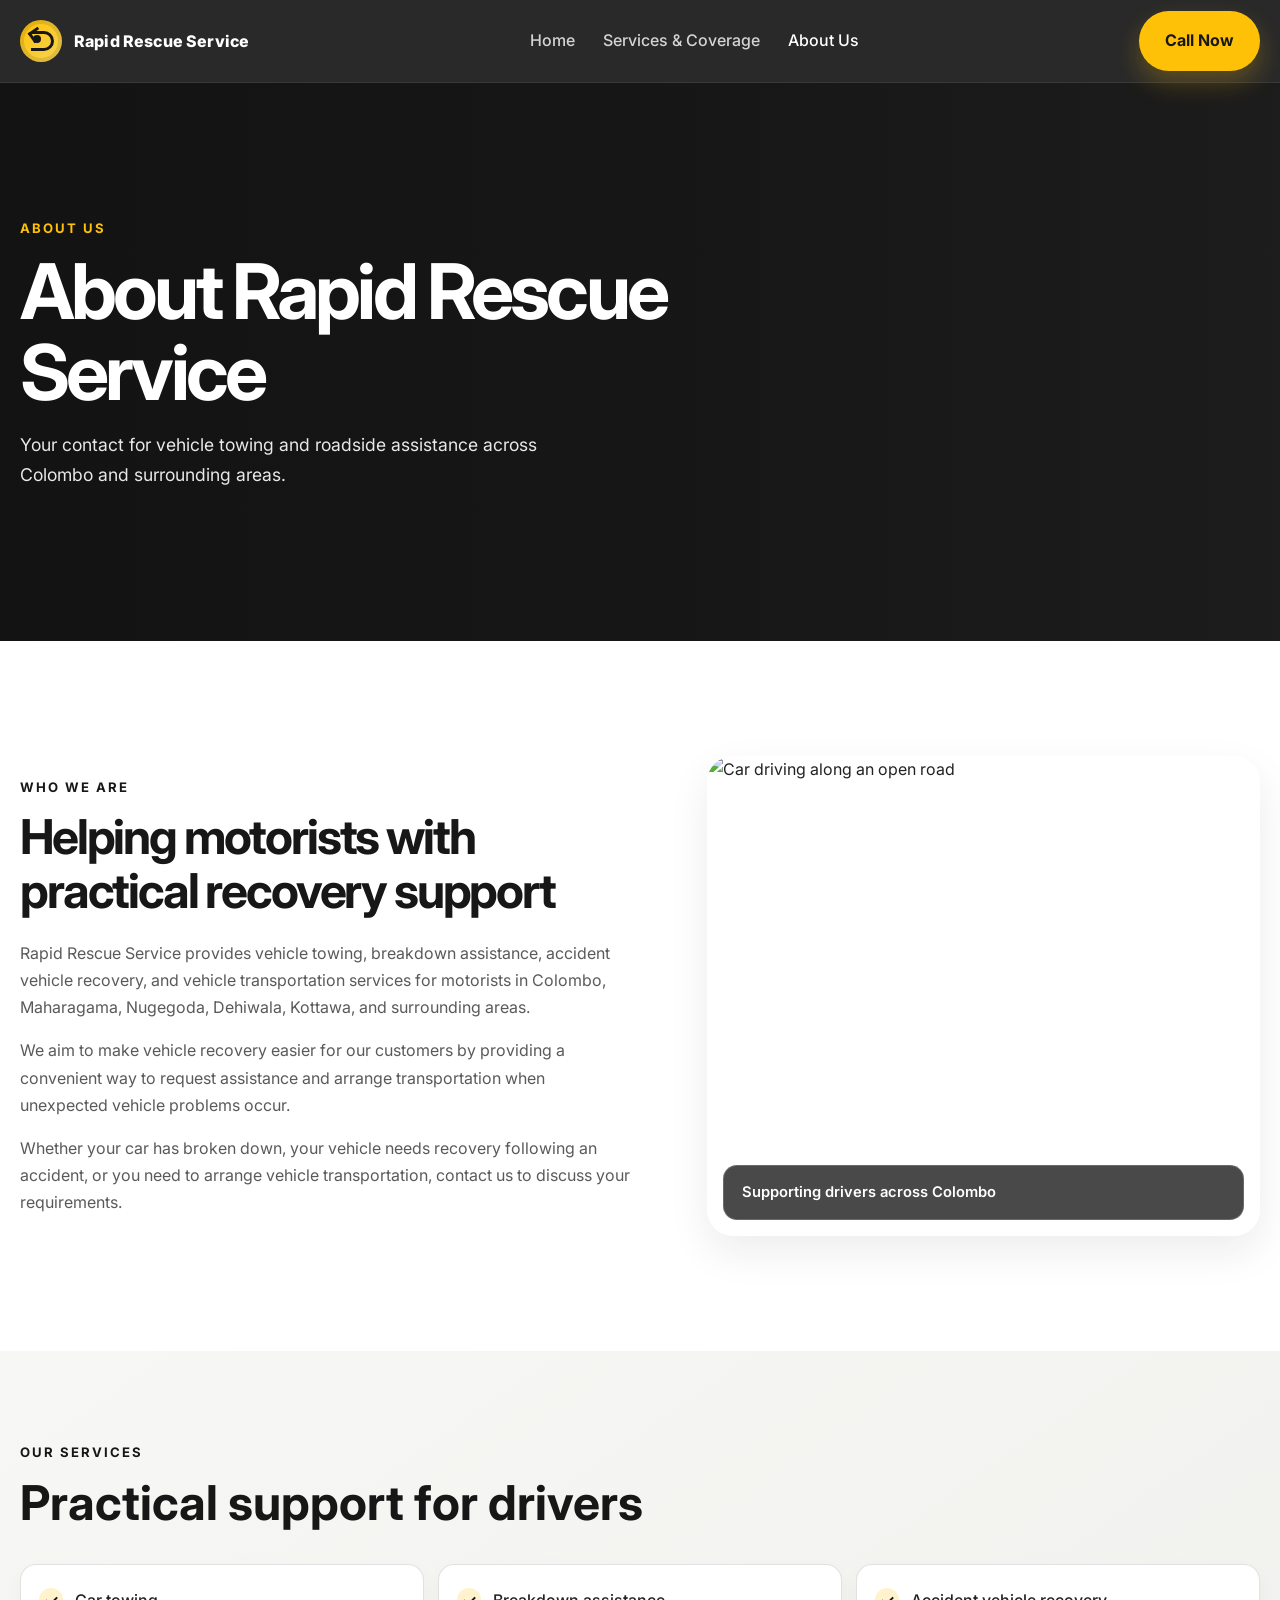
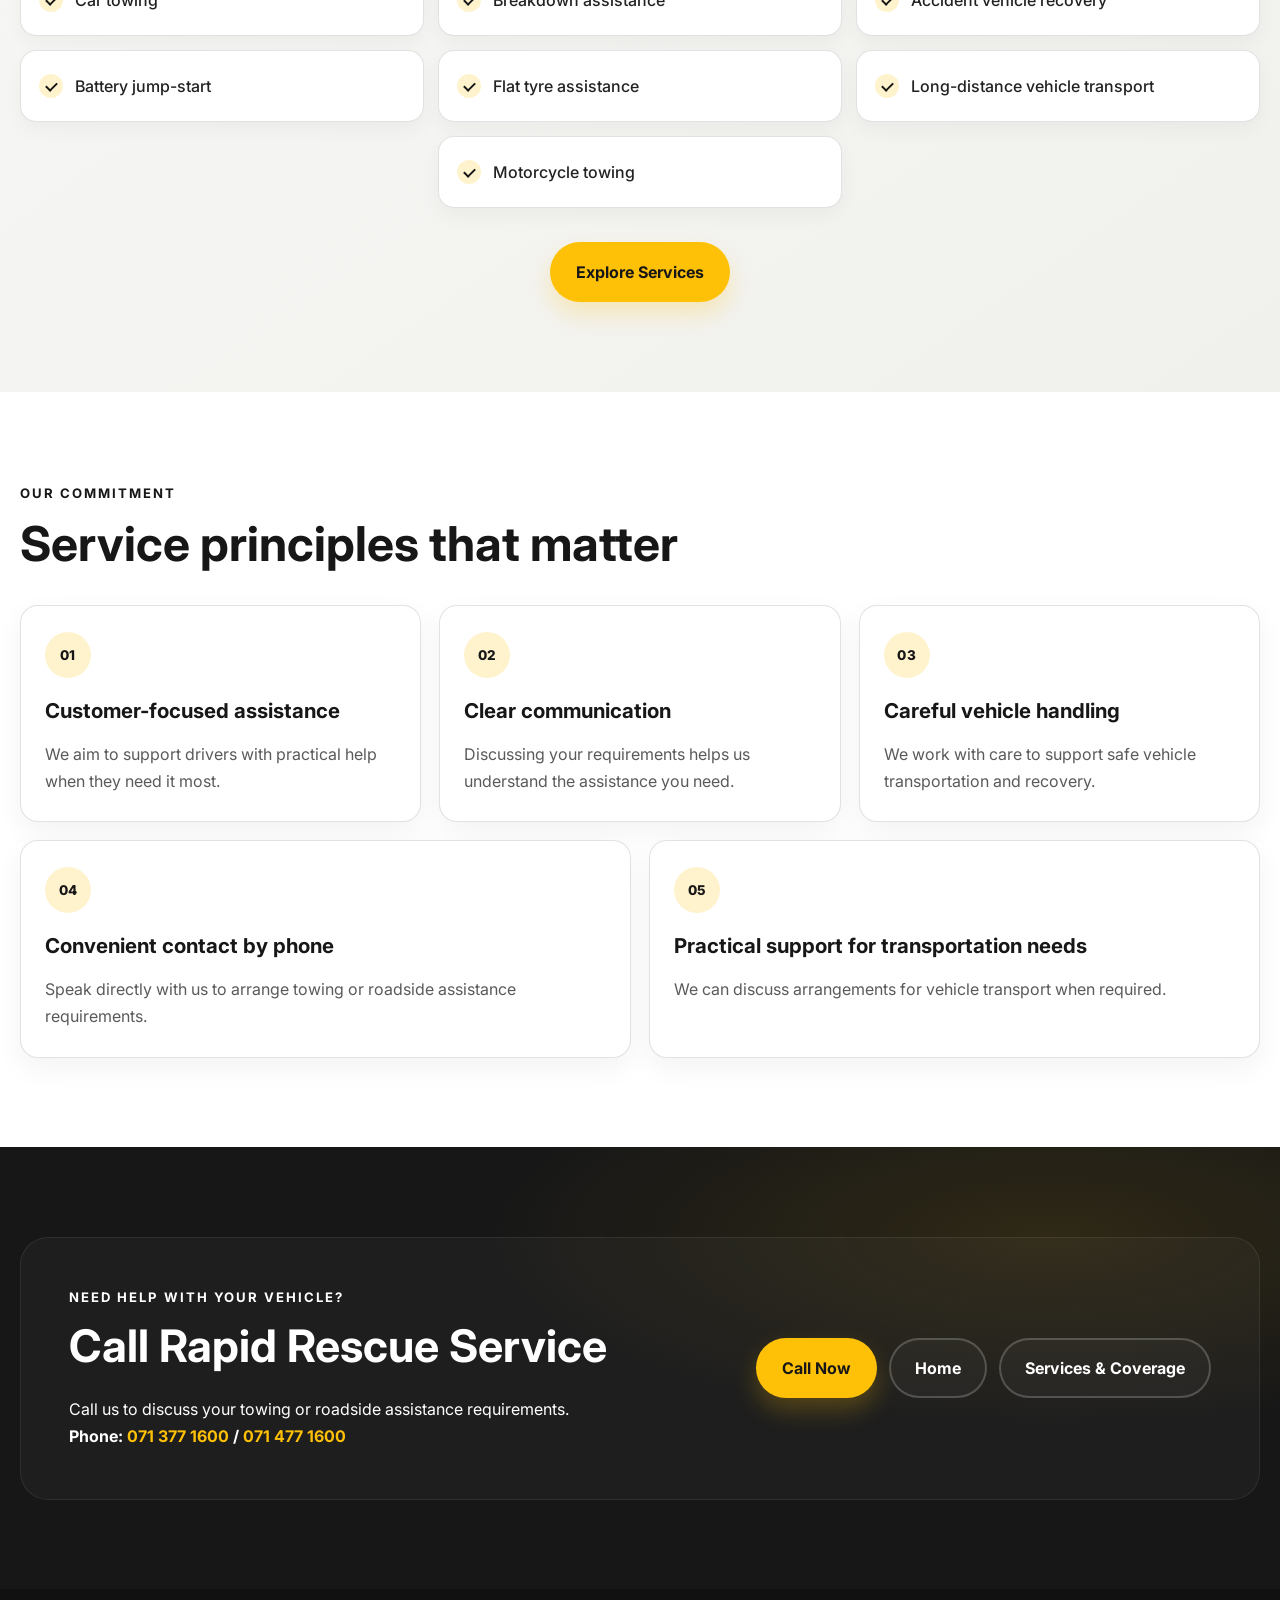
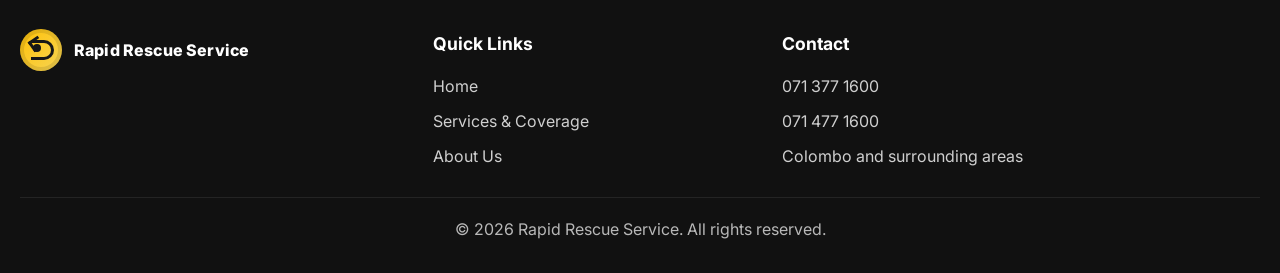
==== commit dcb7bde4: "mobile number changed" ====
--- a/about.html
+++ b/about.html
@@ -34,7 +34,7 @@
           <a href="about.html" class="nav-link active">About Us</a>
         </nav>
 
-        <a href="tel:0777771600" class="btn btn-primary header-call">Call Now</a>
+        <a href="tel:+94713771600" class="btn btn-primary header-call">Call Now</a>
       </div>
     </header>
 
@@ -144,10 +144,15 @@
             <p class="eyebrow light">Need help with your vehicle?</p>
             <h2>Call Rapid Rescue Service</h2>
             <p>Call us to discuss your towing or roadside assistance requirements.</p>
-            <p class="contact-phone">Phone: <a href="tel:0777771600">077 777 1600</a></p>
+            <p class="contact-phone">
+              Phone:
+              <a href="tel:+94713771600">071 377 1600</a>
+              /
+              <a href="tel:+94714771600">071 477 1600</a>
+            </p>
           </div>
           <div class="contact-actions">
-            <a href="tel:0777771600" class="btn btn-primary">Call Now</a>
+            <a href="tel:+94713771600" class="btn btn-primary">Call Now</a>
             <a href="index.html" class="btn btn-secondary">Home</a>
             <a href="services.html" class="btn btn-secondary">Services &amp; Coverage</a>
           </div>
@@ -180,7 +185,8 @@
         <div>
           <h3>Contact</h3>
           <ul class="footer-links contact-list">
-            <li><a href="tel:0777771600">077 777 1600</a></li>
+            <li><a href="tel:+94713771600">071 377 1600</a></li>
+            <li><a href="tel:+94714771600">071 477 1600</a></li>
             <li>Colombo and surrounding areas</li>
           </ul>
         </div>
--- a/style.css
+++ b/style.css
@@ -45,12 +45,13 @@
 }
 
 .container {
-  width: min(1120px, calc(100% - 32px));
+  width: min(1240px, calc(100% - 32px));
   margin: 0 auto;
 }
 
 .section {
   padding: 90px 0;
+  padding: clamp(64px, 7vw, 90px) 0;
 }
 
 .alternate-section {
@@ -230,14 +231,17 @@
 .hero {
   position: relative;
   min-height: 660px;
+  min-height: clamp(580px, 72svh, 820px);
   display: flex;
   align-items: center;
+  background-color: #202020;
   background-size: cover;
-  background-position: center;
+  background-position: center center;
+  background-repeat: no-repeat;
 }
 
 .hero-home {
-  background-image: url("https://images.unsplash.com/photo-1503376780353-7e6692767b70?auto=format&fit=crop&w=2000&q=85");
+  background-image: url("https://images.unsplash.com/photo-1503376780353-7e6692767b70?auto=format&fit=crop&w=2000&q=80");
   background-position: center 56%;
 }
 
@@ -292,6 +296,7 @@
 .card-grid {
   display: grid;
   gap: 24px;
+  gap: clamp(16px, 2vw, 24px);
 }
 
 .service-grid,
@@ -553,14 +558,18 @@
 .page-hero {
   position: relative;
   min-height: 480px;
+  min-height: clamp(440px, 56svh, 620px);
   display: flex;
   align-items: center;
+  background-color: #202020;
   background-size: cover;
-  background-position: center;
+  background-position: center center;
+  background-repeat: no-repeat;
 }
 
 .hero-about {
   min-height: 540px;
+  min-height: clamp(480px, 62svh, 680px);
   background-position: center;
 }
 
@@ -886,8 +895,19 @@
 }
 
 @media (max-width: 680px) {
-  .section {
-    padding: 72px 0;
+  .hero {
+    min-height: 560px;
+    min-height: clamp(520px, 82svh, 700px);
+  }
+
+  .page-hero {
+    min-height: 480px;
+    min-height: clamp(440px, 72svh, 580px);
+  }
+
+  .hero-about {
+    min-height: 540px;
+    min-height: clamp(480px, 78svh, 640px);
   }
 
   .service-grid,
@@ -912,11 +932,8 @@
     width: 100%;
   }
 
-  .hero {
-    min-height: 560px;
-  }
-
   .hero-home {
+    background-image: url("https://images.unsplash.com/photo-1503376780353-7e6692767b70?auto=format&fit=crop&w=1000&q=75");
     background-position: 58% center;
   }
 
@@ -962,3 +979,24 @@
     grid-column: auto;
   }
 }
+
+@media (min-width: 681px) and (max-width: 960px) {
+  .hero-home {
+    background-position: 58% center;
+  }
+}
+
+@media (prefers-reduced-motion: reduce) {
+  html {
+    scroll-behavior: auto;
+  }
+
+  *,
+  *::before,
+  *::after {
+    scroll-behavior: auto !important;
+    transition-duration: 0.01ms !important;
+    animation-duration: 0.01ms !important;
+    animation-iteration-count: 1 !important;
+  }
+}
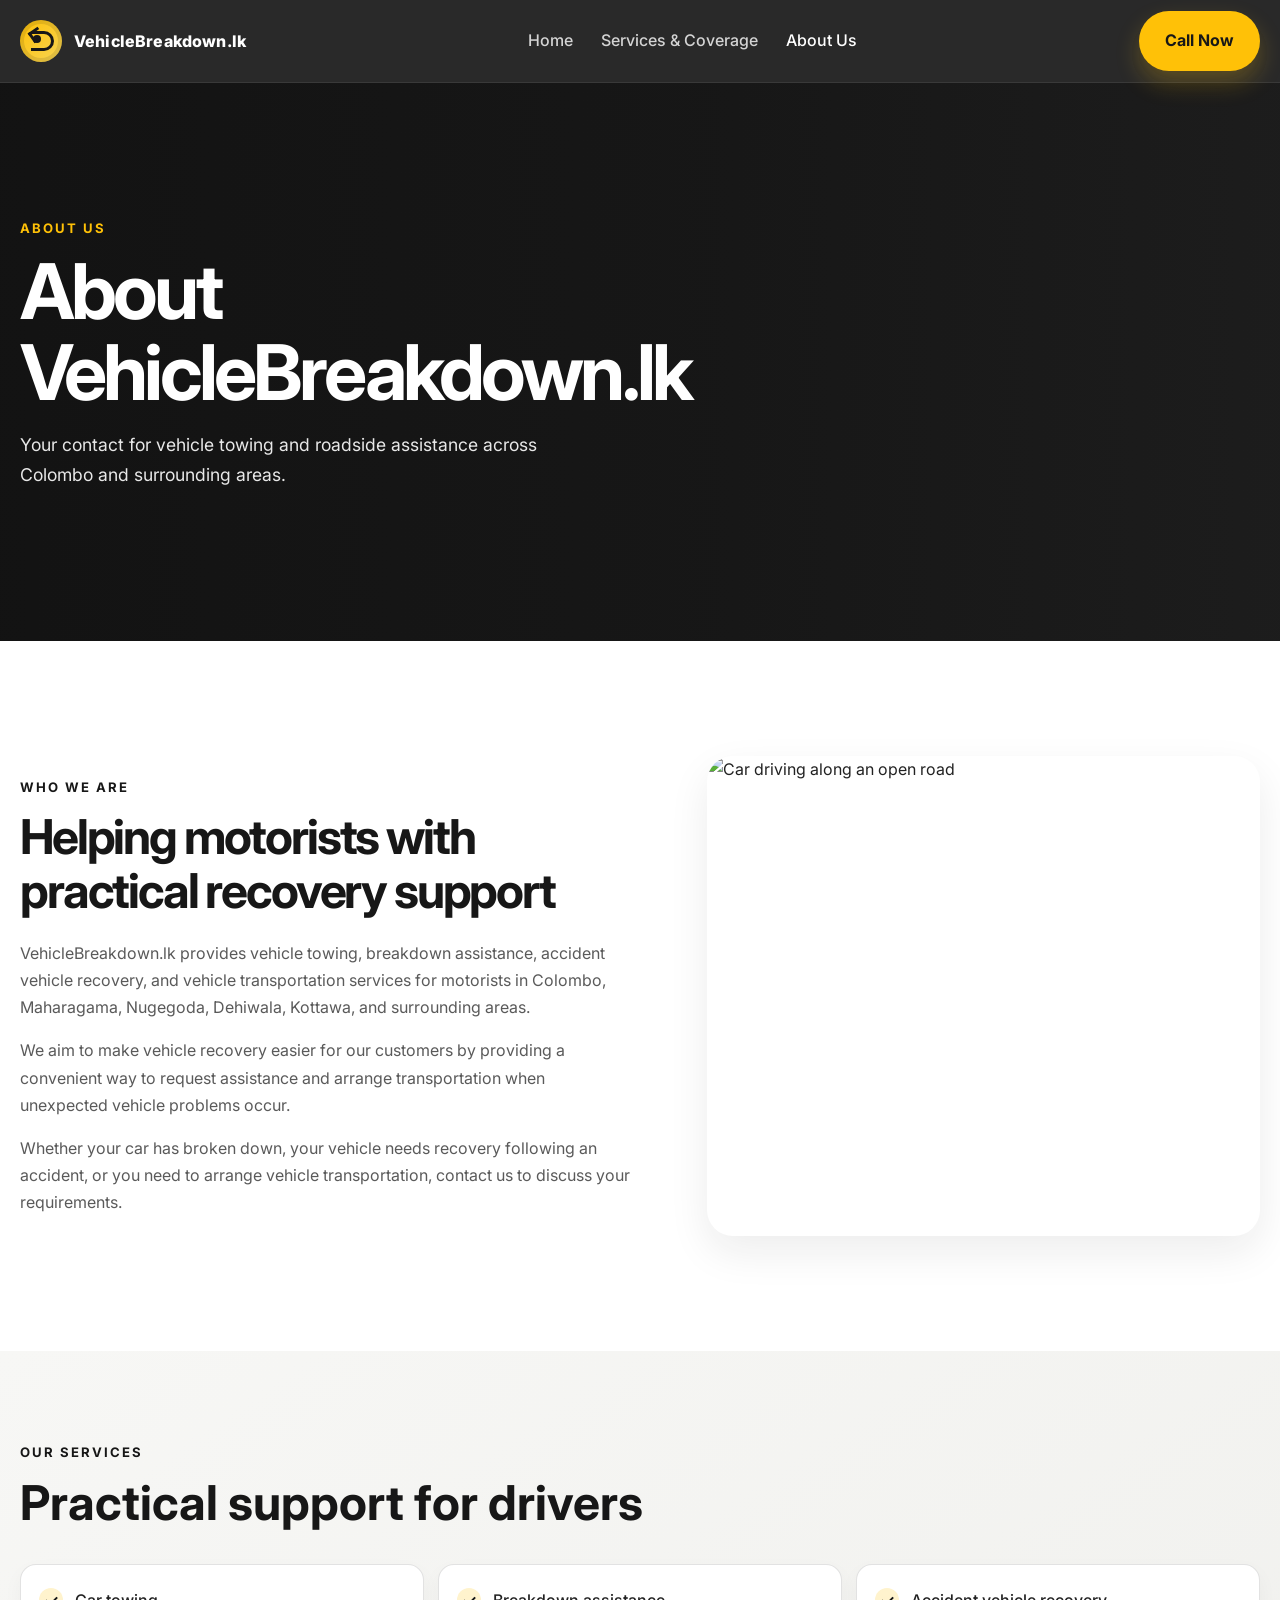
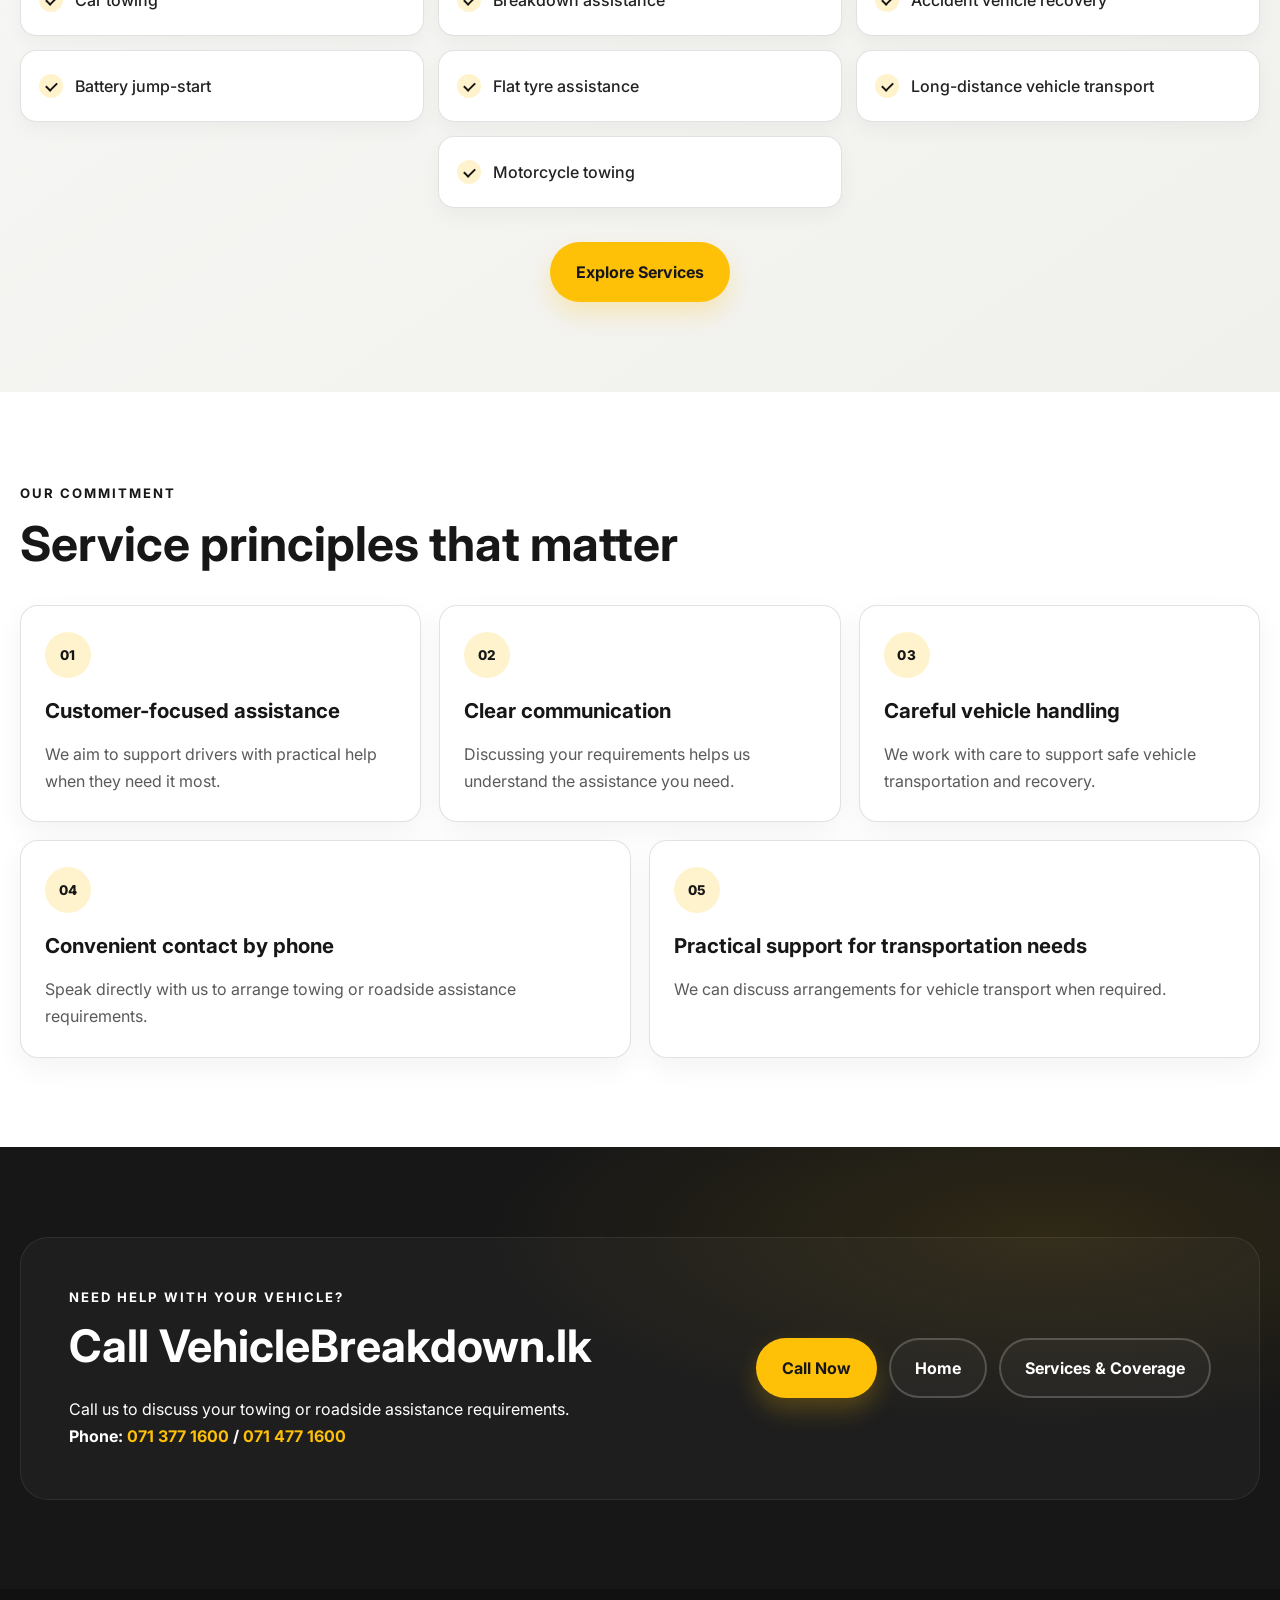
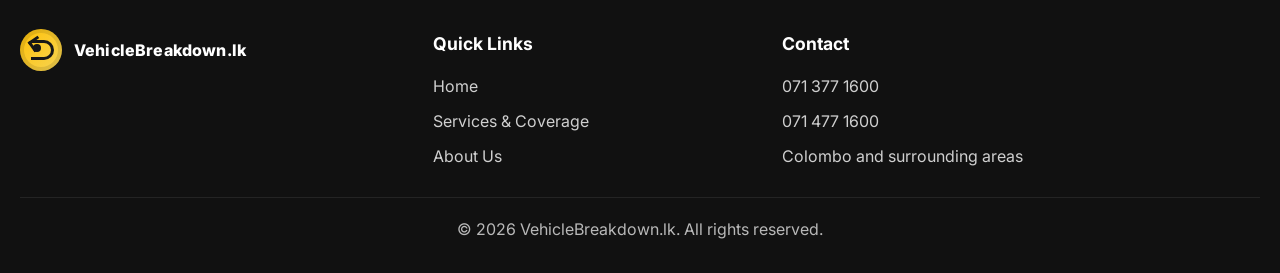
==== commit 2baae6ba: "change the name as VehicleBreakdown.lk" ====
--- a/about.html
+++ b/about.html
@@ -5,9 +5,9 @@
     <meta name="viewport" content="width=device-width, initial-scale=1.0" />
     <meta
       name="description"
-      content="Learn more about Rapid Rescue Service, including vehicle towing, breakdown assistance, accident recovery, and vehicle transportation support in Colombo and nearby areas."
+      content="Learn more about VehicleBreakdown.lk, including vehicle towing, breakdown assistance, accident recovery, and vehicle transportation support in Colombo and nearby areas."
     />
-    <title>About Us | Rapid Rescue Service</title>
+    <title>About Us | VehicleBreakdown.lk</title>
     <link rel="preconnect" href="https://fonts.googleapis.com" />
     <link rel="preconnect" href="https://fonts.gstatic.com" crossorigin />
     <link
@@ -19,12 +19,12 @@
   <body>
     <header class="site-header">
       <div class="container nav-wrap">
-        <a href="index.html" class="brand" aria-label="Rapid Rescue Service home page">
+        <a href="index.html" class="brand" aria-label="VehicleBreakdown.lk home page">
           <span class="brand-mark" aria-hidden="true">
             <span class="brand-hook"></span>
           </span>
           <span class="brand-text">
-            <strong>Rapid Rescue Service</strong>
+            <strong>VehicleBreakdown.lk</strong>
           </span>
         </a>
 
@@ -44,7 +44,7 @@
         <div class="container hero-content narrow">
           <div class="hero-copy">
             <p class="eyebrow">About us</p>
-            <h1>About Rapid Rescue Service</h1>
+            <h1>About VehicleBreakdown.lk</h1>
             <p class="lead">
               Your contact for vehicle towing and roadside assistance across Colombo and surrounding areas.
             </p>
@@ -58,7 +58,7 @@
             <p class="eyebrow dark">Who we are</p>
             <h2>Helping motorists with practical recovery support</h2>
             <p>
-              Rapid Rescue Service provides vehicle towing, breakdown assistance, accident vehicle recovery,
+              VehicleBreakdown.lk provides vehicle towing, breakdown assistance, accident vehicle recovery,
               and vehicle transportation services for motorists in Colombo, Maharagama, Nugegoda, Dehiwala,
               Kottawa, and surrounding areas.
             </p>
@@ -73,7 +73,6 @@
           </div>
           <figure class="intro-image-wrap">
             <img src="https://images.unsplash.com/photo-1533473359331-0135ef1b58bf?auto=format&fit=crop&w=1200&q=80" alt="Car driving along an open road" />
-            <figcaption class="about-photo-caption">Supporting drivers across Colombo</figcaption>
           </figure>
         </div>
       </section>
@@ -142,7 +141,7 @@
         <div class="container contact-box">
           <div>
             <p class="eyebrow light">Need help with your vehicle?</p>
-            <h2>Call Rapid Rescue Service</h2>
+            <h2>Call VehicleBreakdown.lk</h2>
             <p>Call us to discuss your towing or roadside assistance requirements.</p>
             <p class="contact-phone">
               Phone:
@@ -163,12 +162,12 @@
     <footer class="site-footer">
       <div class="container footer-grid">
         <div>
-          <a href="index.html" class="brand footer-brand" aria-label="Rapid Rescue Service home page">
+          <a href="index.html" class="brand footer-brand" aria-label="VehicleBreakdown.lk home page">
             <span class="brand-mark" aria-hidden="true">
               <span class="brand-hook"></span>
             </span>
             <span class="brand-text">
-              <strong>Rapid Rescue Service</strong>
+              <strong>VehicleBreakdown.lk</strong>
             </span>
           </a>
         </div>
@@ -193,7 +192,7 @@
       </div>
 
       <div class="container footer-bottom">
-        <p>© 2026 Rapid Rescue Service. All rights reserved.</p>
+        <p>© 2026 VehicleBreakdown.lk. All rights reserved.</p>
       </div>
     </footer>
   </body>
--- a/style.css
+++ b/style.css
@@ -250,7 +250,7 @@
 }
 
 .hero-services {
-  background-image: url("https://thumb.wikimedia.org/wikipedia/commons/thumb/a/af/Flatbed_tow_trucks_in_Germany_Towing_Tow_trucks_in_Germany_01.jpg/1280px-Flatbed_tow_trucks_in_Germany_Towing_Tow_trucks_in_Germany_01.jpg");
+  background-image: url("https://images.unsplash.com/photo-1730514784243-f0e7f09c9f50?auto=format&fit=crop&w=1800&q=80");
 }
 
 .hero-about {
@@ -329,47 +329,6 @@
   background: #f3f3f1;
 }
 
-.image-credits {
-  margin-top: 28px;
-  padding-top: 16px;
-  border-top: 1px solid var(--border);
-  color: var(--muted);
-}
-
-.image-credits h3 {
-  margin-bottom: 10px;
-  color: var(--muted);
-  font-size: 0.78rem;
-  font-weight: 600;
-}
-
-.image-credits ul {
-  display: grid;
-  grid-template-columns: repeat(3, minmax(0, 1fr));
-  gap: 8px 18px;
-  margin: 0;
-  padding: 0;
-  list-style: none;
-}
-
-.image-credits li {
-  font-size: 0.72rem;
-  line-height: 1.5;
-}
-
-.image-credits a {
-  color: inherit;
-  text-decoration: underline;
-  text-decoration-color: rgba(23, 23, 23, 0.25);
-  text-underline-offset: 2px;
-}
-
-.image-credits a:hover,
-.image-credits a:focus-visible {
-  color: var(--primary);
-  text-decoration-color: currentColor;
-}
-
 .card-body {
   padding: 22px 20px 24px;
 }
@@ -683,7 +642,6 @@
 }
 
 .about-intro .intro-image-wrap {
-  position: relative;
   margin: 0;
 }
 
@@ -692,21 +650,6 @@
   min-height: 0;
   border-radius: 26px;
   object-fit: cover;
-}
-
-.about-photo-caption {
-  position: absolute;
-  right: 16px;
-  bottom: 16px;
-  left: 16px;
-  padding: 14px 18px;
-  border: 1px solid rgba(255, 255, 255, 0.18);
-  border-radius: 14px;
-  background: rgba(23, 23, 23, 0.78);
-  color: var(--white);
-  font-size: 0.92rem;
-  font-weight: 600;
-  backdrop-filter: blur(10px);
 }
 
 .service-list {
@@ -871,10 +814,6 @@
     grid-template-columns: repeat(2, minmax(0, 1fr));
   }
 
-  .image-credits ul {
-    grid-template-columns: repeat(2, minmax(0, 1fr));
-  }
-
   .about-services .service-list li:last-child:nth-child(3n + 1) {
     grid-column: 1 / -1;
     justify-self: center;
@@ -960,8 +899,7 @@
   }
 
   .about-services .service-list,
-  .about-commitment .feature-grid,
-  .image-credits ul {
+  .about-commitment .feature-grid {
     grid-template-columns: 1fr;
   }
 
